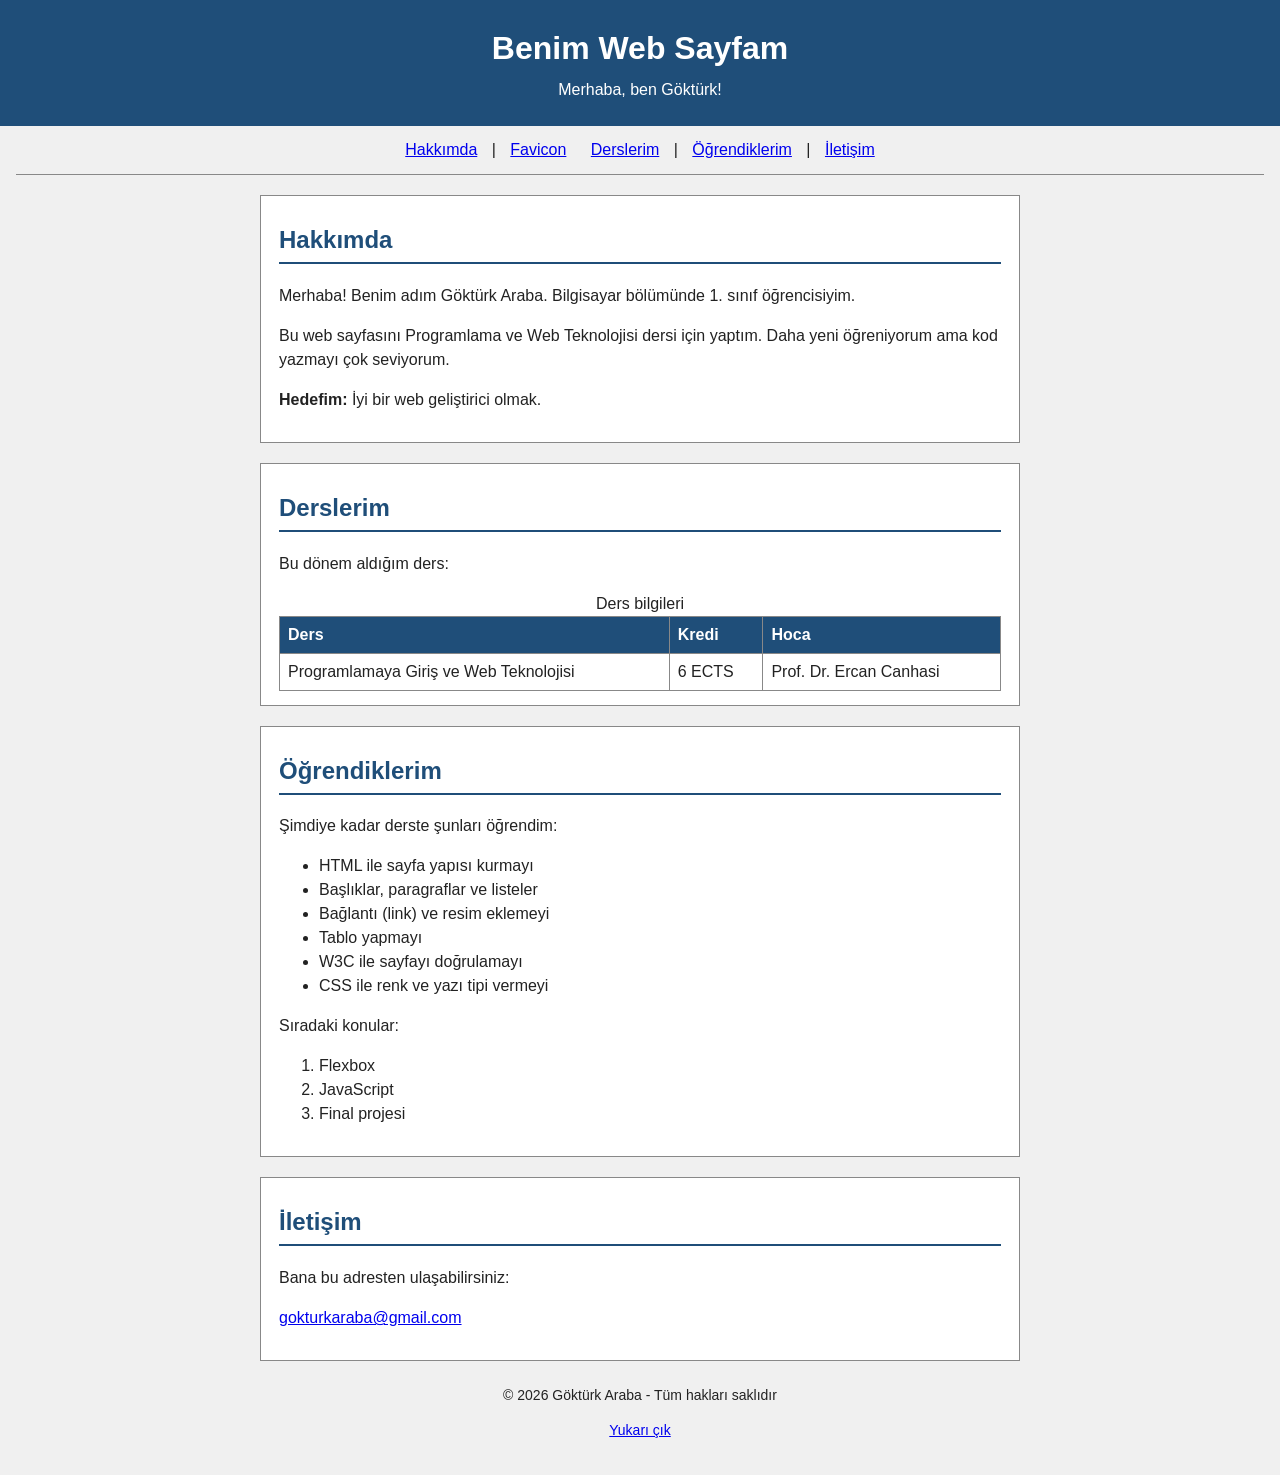
==== index.html @ 99c91e93 "index.html" ====
<!doctype html><html><head><meta charset=utf8><meta name=viewport content="width=device-width,initial-scale=1,viewport-fit=cover"><style>:root{color-scheme:light;box-sizing:border-box;padding-top:env(safe-area-inset-top,0px);padding-bottom:env(safe-area-inset-bottom,0px)}html{scroll-padding-top:env(safe-area-inset-top,0px)}body{margin:0;padding:0;font:14px -apple-system,BlinkMacSystemFont,sans-serif;background:#fff;color:#000}img{max-width:100%}[hidden]:not([hidden=until-found i]){display:none!important}</style></head><body>
<title>Benim Web Sayfam</title>
<meta name="claude:viewport-fit-sides" content="cover">
<style>
:root{--bg:#f0f0f0;--box:#ffffff;--ink:#222222;--head:#1f4e79;--link:#0000ee;--line:#888888}
@media (prefers-color-scheme:dark){:root:not([data-theme="light"]){--bg:#1d1f23;--box:#2a2d33;--ink:#eeeeee;--head:#8ab8e6;--link:#8ab4ff;--line:#777777;color-scheme:dark}}
:root[data-theme="dark"]{--bg:#1d1f23;--box:#2a2d33;--ink:#eeeeee;--head:#8ab8e6;--link:#8ab4ff;--line:#777777;color-scheme:dark}
body{background:var(--bg);color:var(--ink);font-family:Arial,Helvetica,sans-serif;font-size:16px;line-height:1.5;margin:0;padding-left:max(16px,env(safe-area-inset-left,0px));padding-right:max(16px,env(safe-area-inset-right,0px));padding-bottom:20px}
a{color:var(--link)}
header{background:var(--head);color:#ffffff;text-align:center;padding:24px 10px;margin:0 calc(-1*max(16px,env(safe-area-inset-left,0px)))}
header h1{margin:0;font-size:32px}
header p{margin:6px 0 0}
nav{text-align:center;padding:12px 0;border-bottom:1px solid var(--line)}
nav a{margin:0 10px}
main{max-width:760px;margin:0 auto}
section{background:var(--box);border:1px solid var(--line);padding:6px 18px 14px;margin-top:20px}
h2{color:var(--head);border-bottom:2px solid var(--head);padding-bottom:4px}
table{border-collapse:collapse;width:100%}
th,td{border:1px solid var(--line);padding:6px 8px;text-align:left}
th{background:var(--head);color:#ffffff}
.tw{overflow-x:auto}
img{display:block;margin:10px auto;border:1px solid var(--line)}
footer{text-align:center;margin-top:24px;font-size:14px}
*{cursor:url("[data-uri]") 0 0,auto}
</style>

<header id="top">
 <h1>Benim Web Sayfam</h1>
 <p>Merhaba, ben Göktürk!</p>
</header>

<nav>
 <a href="#hakkimda">Hakkımda</a> |
<a href="favicon.jpg" target="_blank" rel="noopener noreferrer">Favicon</a> <a href="#derslerim">Derslerim</a> |
 <a href="#ogrendiklerim">Öğrendiklerim</a> |
 <a href="#iletisim">İletişim</a>
</nav>

<main>
 <section id="hakkimda">
  <h2>Hakkımda</h2>
  <p>Merhaba! Benim adım Göktürk Araba. Bilgisayar bölümünde 1. sınıf öğrencisiyim.</p>
  <p>Bu web sayfasını Programlama ve Web Teknolojisi dersi için yaptım. Daha yeni öğreniyorum ama kod yazmayı çok seviyorum.</p>
  <p><b>Hedefim:</b> İyi bir web geliştirici olmak.</p>
 </section>

 <section id="derslerim">
  <h2>Derslerim</h2>
  <p>Bu dönem aldığım ders:</p>
  <div class="tw">
  <table>
   <caption>Ders bilgileri</caption>
   <tr><th>Ders</th><th>Kredi</th><th>Hoca</th></tr>
   <tr><td>Programlamaya Giriş ve Web Teknolojisi</td><td>6 ECTS</td><td>Prof. Dr. Ercan Canhasi</td></tr>
  </table>
  </div>
 </section>

 <section id="ogrendiklerim">
  <h2>Öğrendiklerim</h2>
  <p>Şimdiye kadar derste şunları öğrendim:</p>
  <ul>
   <li>HTML ile sayfa yapısı kurmayı</li>
   <li>Başlıklar, paragraflar ve listeler</li>
   <li>Bağlantı (link) ve resim eklemeyi</li>
   <li>Tablo yapmayı</li>
   <li>W3C ile sayfayı doğrulamayı</li>
   <li>CSS ile renk ve yazı tipi vermeyi</li>
  </ul>
  <p>Sıradaki konular:</p>
  <ol>
   <li>Flexbox</li>
   <li>JavaScript</li>
   <li>Final projesi</li>
  </ol>
 </section>

 <section id="iletisim">
  <h2>İletişim</h2>
  <p>Bana bu adresten ulaşabilirsiniz:</p>
  <p><a href="mailto:gokturkaraba@gmail.com">gokturkaraba@gmail.com</a></p>
 </section>
</main>

<footer>
 <p>© 2026 Göktürk Araba - Tüm hakları saklıdır</p>
 <p><a href="#top">Yukarı çık</a></p>
</footer>

</body></html>
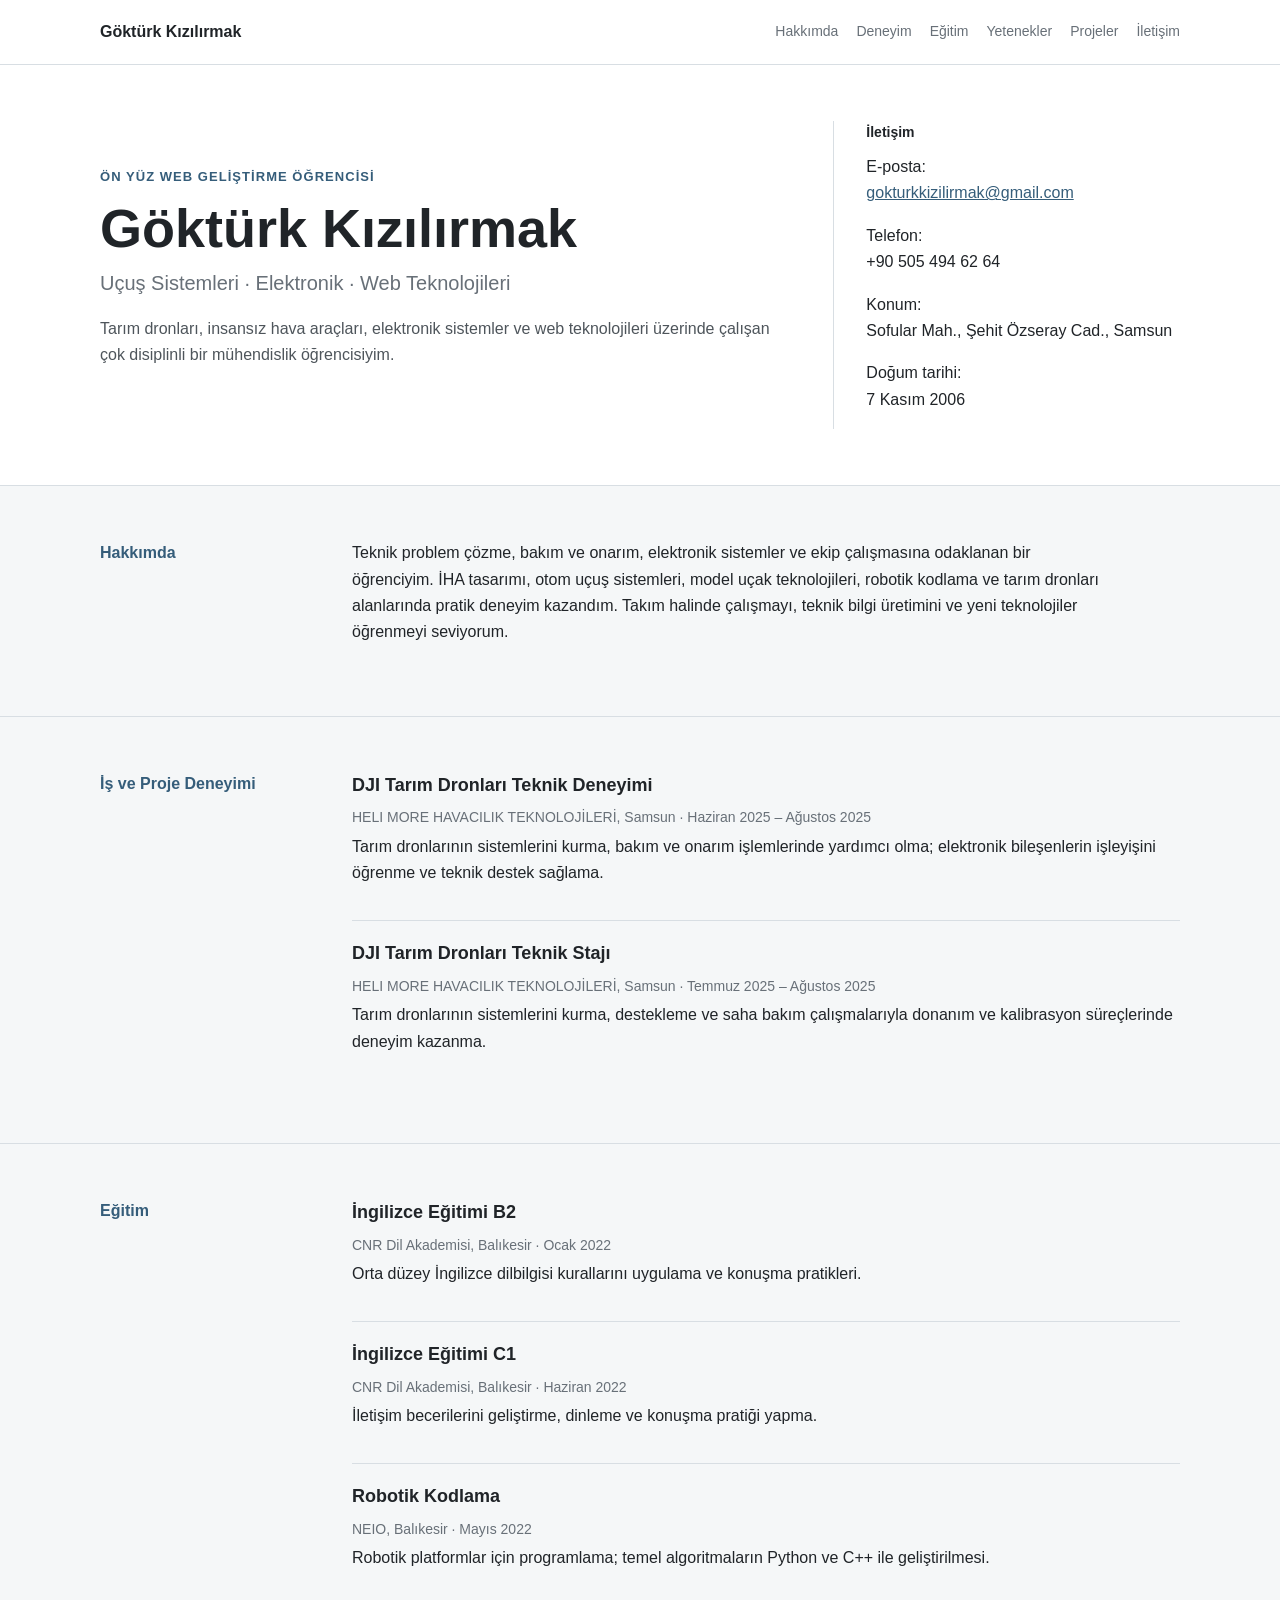
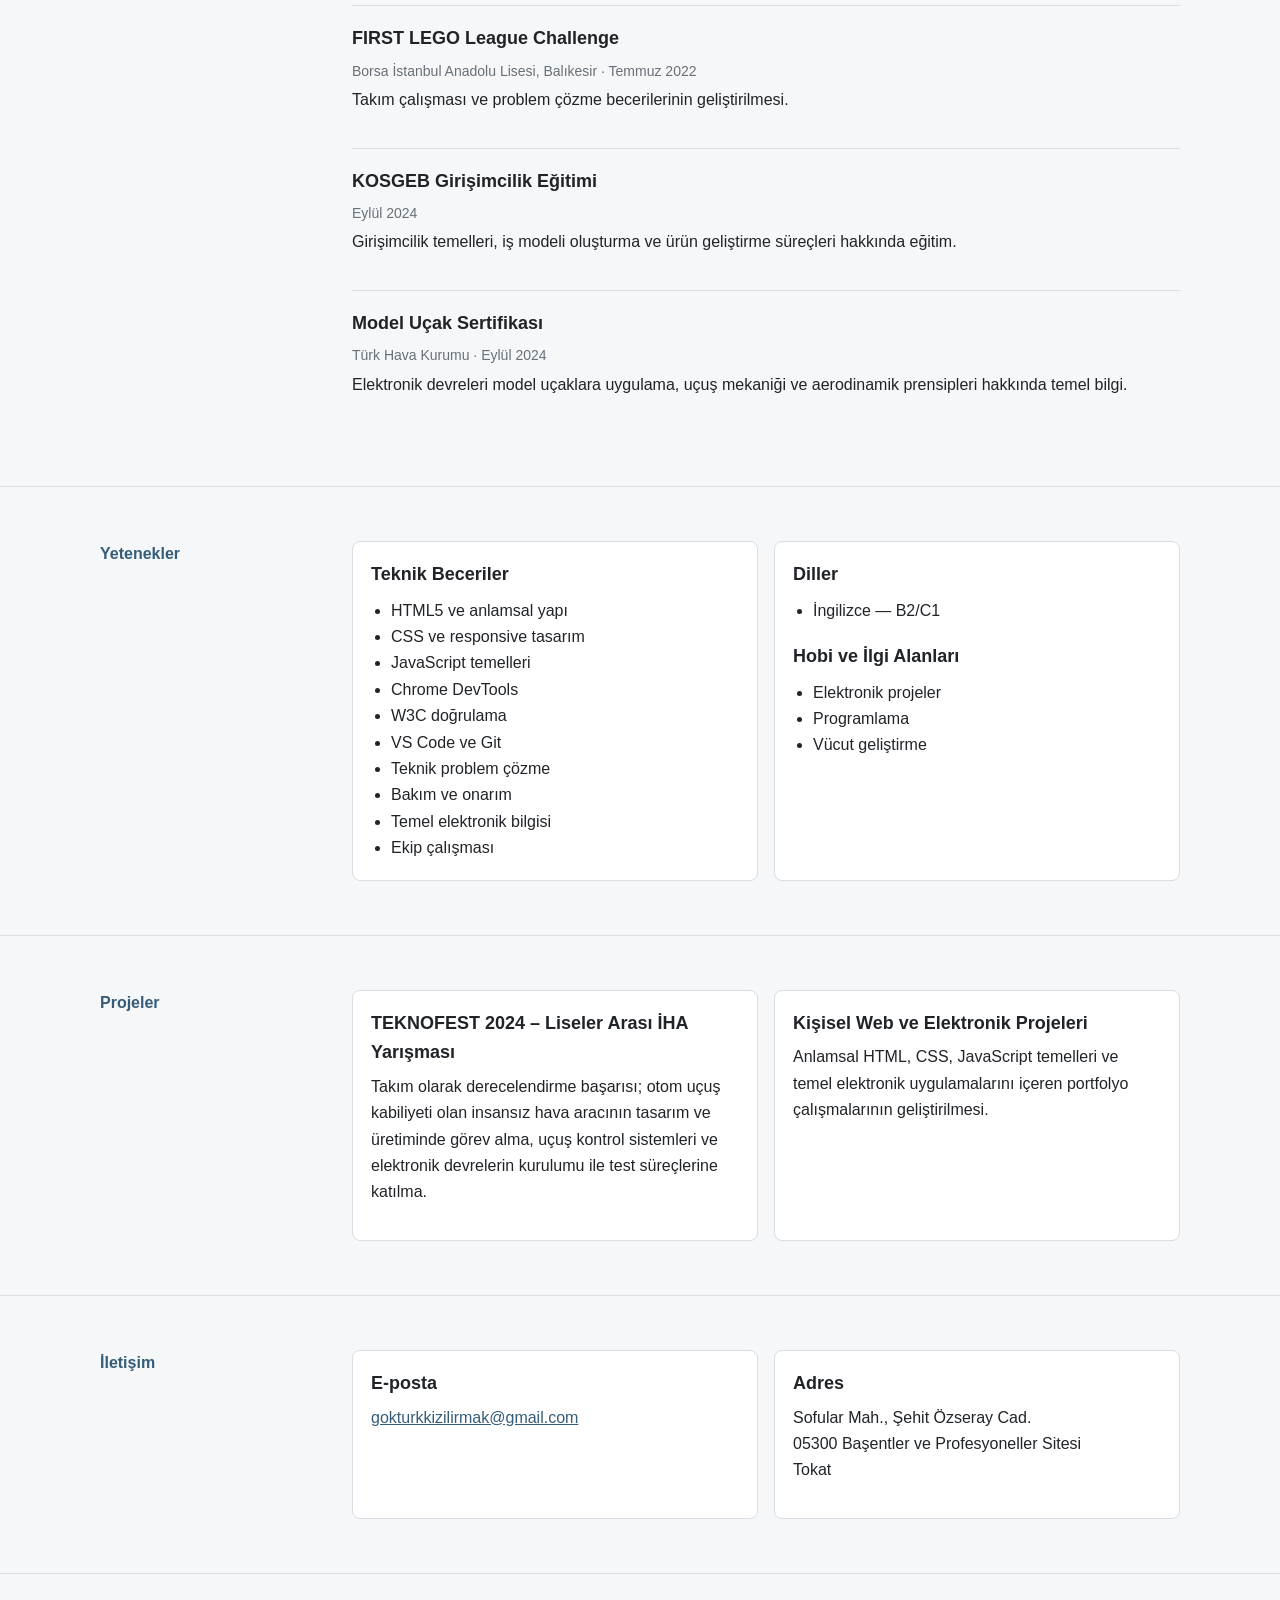
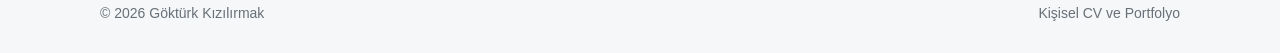
==== commit 50ff3509: "Update web projects and portal Co-authored-by: Copilot <223556219+Copilot@users.noreply.github.com>" ====
--- a/index.html
+++ b/index.html
@@ -1,90 +1,285 @@
-<!doctype html><html><head><meta charset=utf8><meta name=viewport content="width=device-width,initial-scale=1,viewport-fit=cover"><style>:root{color-scheme:light;box-sizing:border-box;padding-top:env(safe-area-inset-top,0px);padding-bottom:env(safe-area-inset-bottom,0px)}html{scroll-padding-top:env(safe-area-inset-top,0px)}body{margin:0;padding:0;font:14px -apple-system,BlinkMacSystemFont,sans-serif;background:#fff;color:#000}img{max-width:100%}[hidden]:not([hidden=until-found i]){display:none!important}</style></head><body>
-<title>Benim Web Sayfam</title>
-<meta name="claude:viewport-fit-sides" content="cover">
-<style>
-:root{--bg:#f0f0f0;--box:#ffffff;--ink:#222222;--head:#1f4e79;--link:#0000ee;--line:#888888}
-@media (prefers-color-scheme:dark){:root:not([data-theme="light"]){--bg:#1d1f23;--box:#2a2d33;--ink:#eeeeee;--head:#8ab8e6;--link:#8ab4ff;--line:#777777;color-scheme:dark}}
-:root[data-theme="dark"]{--bg:#1d1f23;--box:#2a2d33;--ink:#eeeeee;--head:#8ab8e6;--link:#8ab4ff;--line:#777777;color-scheme:dark}
-body{background:var(--bg);color:var(--ink);font-family:Arial,Helvetica,sans-serif;font-size:16px;line-height:1.5;margin:0;padding-left:max(16px,env(safe-area-inset-left,0px));padding-right:max(16px,env(safe-area-inset-right,0px));padding-bottom:20px}
-a{color:var(--link)}
-header{background:var(--head);color:#ffffff;text-align:center;padding:24px 10px;margin:0 calc(-1*max(16px,env(safe-area-inset-left,0px)))}
-header h1{margin:0;font-size:32px}
-header p{margin:6px 0 0}
-nav{text-align:center;padding:12px 0;border-bottom:1px solid var(--line)}
-nav a{margin:0 10px}
-main{max-width:760px;margin:0 auto}
-section{background:var(--box);border:1px solid var(--line);padding:6px 18px 14px;margin-top:20px}
-h2{color:var(--head);border-bottom:2px solid var(--head);padding-bottom:4px}
-table{border-collapse:collapse;width:100%}
-th,td{border:1px solid var(--line);padding:6px 8px;text-align:left}
-th{background:var(--head);color:#ffffff}
-.tw{overflow-x:auto}
-img{display:block;margin:10px auto;border:1px solid var(--line)}
-footer{text-align:center;margin-top:24px;font-size:14px}
-*{cursor:url("[data-uri]") 0 0,auto}
-</style>
-
-<header id="top">
- <h1>Benim Web Sayfam</h1>
- <p>Merhaba, ben Göktürk!</p>
-</header>
-
-<nav>
- <a href="#hakkimda">Hakkımda</a> |
-<a href="favicon.jpg" target="_blank" rel="noopener noreferrer">Favicon</a> <a href="#derslerim">Derslerim</a> |
- <a href="#ogrendiklerim">Öğrendiklerim</a> |
- <a href="#iletisim">İletişim</a>
-</nav>
-
-<main>
- <section id="hakkimda">
-  <h2>Hakkımda</h2>
-  <p>Merhaba! Benim adım Göktürk Araba. Bilgisayar bölümünde 1. sınıf öğrencisiyim.</p>
-  <p>Bu web sayfasını Programlama ve Web Teknolojisi dersi için yaptım. Daha yeni öğreniyorum ama kod yazmayı çok seviyorum.</p>
-  <p><b>Hedefim:</b> İyi bir web geliştirici olmak.</p>
- </section>
-
- <section id="derslerim">
-  <h2>Derslerim</h2>
-  <p>Bu dönem aldığım ders:</p>
-  <div class="tw">
-  <table>
-   <caption>Ders bilgileri</caption>
-   <tr><th>Ders</th><th>Kredi</th><th>Hoca</th></tr>
-   <tr><td>Programlamaya Giriş ve Web Teknolojisi</td><td>6 ECTS</td><td>Prof. Dr. Ercan Canhasi</td></tr>
-  </table>
+<!doctype html>
+<html lang="tr">
+<head>
+ <meta charset="utf-8">
+ <meta name="viewport" content="width=device-width,initial-scale=1">
+ <meta name="description" content="Göktürk Kızılırmak kişisel CV ve portfolyo sayfası">
+ <title>Göktürk Kızılırmak | CV</title>
+ <style>
+ :root{
+  --bg:#f5f7f8;
+  --surface:#ffffff;
+  --text:#202428;
+  --muted:#687078;
+  --line:#d8dee3;
+  --accent:#355d7a;
+ }
+ *{box-sizing:border-box}
+ html{scroll-behavior:smooth;scroll-padding-top:84px}
+ body{
+  margin:0;
+  color:var(--text);
+  background:var(--bg);
+  font-family:Arial,Helvetica,sans-serif;
+  font-size:16px;
+  line-height:1.65;
+ }
+ a{color:var(--accent)}
+ a:focus-visible,button:focus-visible{outline:3px solid #7fa1bd;outline-offset:3px}
+ h1,h2,h3,p{margin-top:0}
+ h1{font-size:clamp(32px,6vw,54px);line-height:1.1;margin-bottom:8px}
+ h2{font-size:26px;margin-bottom:18px;color:var(--text)}
+ h3{font-size:18px;margin-bottom:6px}
+ ul{margin:8px 0 0;padding-left:20px}
+ .wrap{width:min(1080px,calc(100% - 32px));margin:auto}
+ .topbar{
+  position:sticky;
+  top:0;
+  z-index:10;
+  background:#ffffff;
+  border-bottom:1px solid var(--line);
+ }
+ .nav{
+  min-height:64px;
+  display:flex;
+  align-items:center;
+  justify-content:space-between;
+  gap:20px;
+ }
+ .brand{color:var(--text);text-decoration:none;font-weight:700}
+ .links{display:flex;gap:18px;flex-wrap:wrap}
+ .links a{text-decoration:none;color:var(--muted);font-size:14px}
+ .links a:hover{text-decoration:underline;color:var(--accent)}
+ header.hero{
+  background:#ffffff;
+  border-bottom:1px solid var(--line);
+ }
+ .hero .wrap{
+  min-height:280px;
+  display:grid;
+  grid-template-columns:2fr 1fr;
+  align-items:center;
+  gap:40px;
+  padding-block:56px;
+ }
+ .eyebrow{color:var(--accent);font-weight:700;text-transform:uppercase;letter-spacing:.08em;font-size:13px;margin-bottom:12px}
+ .role{font-size:20px;color:var(--muted);margin-bottom:16px}
+ .summary{max-width:680px;color:#4e555b}
+ .profile-box{
+  border-left:1px solid var(--line);
+  padding-left:32px;
+ }
+ .profile-box strong{display:block;font-size:14px;margin-bottom:10px}
+ section{padding-block:54px;border-bottom:1px solid var(--line)}
+ .section-grid{
+  display:grid;
+  grid-template-columns:220px 1fr;
+  gap:32px;
+ }
+ .section-label{color:var(--accent);font-weight:700}
+ .bio-text{max-width:760px}
+ .item{padding:18px 0;border-bottom:1px solid var(--line)}
+ .item:first-child{padding-top:0}
+ .item:last-child{border-bottom:0}
+ .item-meta{color:var(--muted);font-size:14px;margin-bottom:4px}
+ .skill-grid,.project-grid,.info-grid{
+  display:grid;
+  grid-template-columns:repeat(2,minmax(0,1fr));
+  gap:16px;
+ }
+ .box{
+  background:var(--surface);
+  border:1px solid var(--line);
+  border-radius:8px;
+  padding:18px;
+ }
+ footer{padding-block:28px;color:var(--muted);font-size:14px}
+ footer .wrap{display:flex;justify-content:space-between;gap:16px;flex-wrap:wrap}
+ @media(max-width:760px){
+  .nav{align-items:flex-start;padding-block:12px}
+  .links{display:none}
+  .hero .wrap{grid-template-columns:1fr;padding-block:40px}
+  .profile-box{border-left:0;border-top:1px solid var(--line);padding-left:0;padding-top:20px}
+  .section-grid{grid-template-columns:1fr;gap:14px}
+  .skill-grid,.project-grid,.info-grid{grid-template-columns:1fr}
+ }
+ </style>
+</head>
+<body>
+
+ <nav class="topbar" aria-label="Ana menü">
+  <div class="nav wrap">
+   <a class="brand" href="#top">Göktürk Kızılırmak</a>
+   <div class="links">
+    <a href="#about">Hakkımda</a>
+    <a href="#experience">Deneyim</a>
+    <a href="#education">Eğitim</a>
+    <a href="#skills">Yetenekler</a>
+    <a href="#projects">Projeler</a>
+    <a href="#contact">İletişim</a>
+   </div>
   </div>
- </section>
-
- <section id="ogrendiklerim">
-  <h2>Öğrendiklerim</h2>
-  <p>Şimdiye kadar derste şunları öğrendim:</p>
-  <ul>
-   <li>HTML ile sayfa yapısı kurmayı</li>
-   <li>Başlıklar, paragraflar ve listeler</li>
-   <li>Bağlantı (link) ve resim eklemeyi</li>
-   <li>Tablo yapmayı</li>
-   <li>W3C ile sayfayı doğrulamayı</li>
-   <li>CSS ile renk ve yazı tipi vermeyi</li>
-  </ul>
-  <p>Sıradaki konular:</p>
-  <ol>
-   <li>Flexbox</li>
-   <li>JavaScript</li>
-   <li>Final projesi</li>
-  </ol>
- </section>
-
- <section id="iletisim">
-  <h2>İletişim</h2>
-  <p>Bana bu adresten ulaşabilirsiniz:</p>
-  <p><a href="mailto:gokturkaraba@gmail.com">gokturkaraba@gmail.com</a></p>
- </section>
-</main>
-
-<footer>
- <p>© 2026 Göktürk Araba - Tüm hakları saklıdır</p>
- <p><a href="#top">Yukarı çık</a></p>
-</footer>
-
-</body></html>+ </nav>
+
+ <main id="top">
+  <header class="hero">
+   <div class="wrap">
+    <div>
+     <p class="eyebrow">Ön Yüz Web Geliştirme Öğrencisi</p>
+     <h1>Göktürk Kızılırmak</h1>
+     <p class="role">Uçuş Sistemleri · Elektronik · Web Teknolojileri</p>
+     <p class="summary">
+      Tarım dronları, insansız hava araçları, elektronik sistemler ve web teknolojileri üzerinde çalışan çok disiplinli bir mühendislik öğrencisiyim.
+     </p>
+    </div>
+    <aside class="profile-box" aria-label="Kişisel bilgiler">
+     <strong>İletişim</strong>
+     <p>E-posta:<br><a href="mailto:gokturkkizilirmak@gmail.com">gokturkkizilirmak@gmail.com</a></p>
+     <p>Telefon:<br>+90 505 494 62 64</p>
+     <p>Konum:<br>Sofular Mah., Şehit Özseray Cad., Samsun</p>
+     <p>Doğum tarihi:<br>7 Kasım 2006</p>
+    </aside>
+   </div>
+  </header>
+
+  <section id="about">
+   <div class="section-grid wrap">
+    <div class="section-label">Hakkımda</div>
+    <div class="bio-text">
+     <p>Teknik problem çözme, bakım ve onarım, elektronik sistemler ve ekip çalışmasına odaklanan bir öğrenciyim. İHA tasarımı, otom uçuş sistemleri, model uçak teknolojileri, robotik kodlama ve tarım dronları alanlarında pratik deneyim kazandım. Takım halinde çalışmayı, teknik bilgi üretimini ve yeni teknolojiler öğrenmeyi seviyorum.</p>
+    </div>
+   </div>
+  </section>
+
+  <section id="experience">
+   <div class="section-grid wrap">
+    <div class="section-label">İş ve Proje Deneyimi</div>
+    <div>
+     <article class="item">
+      <h3>DJI Tarım Dronları Teknik Deneyimi</h3>
+      <p class="item-meta">HELI MORE HAVACILIK TEKNOLOJİLERİ, Samsun · Haziran 2025 – Ağustos 2025</p>
+      <p>Tarım dronlarının sistemlerini kurma, bakım ve onarım işlemlerinde yardımcı olma; elektronik bileşenlerin işleyişini öğrenme ve teknik destek sağlama.</p>
+     </article>
+     <article class="item">
+      <h3>DJI Tarım Dronları Teknik Stajı</h3>
+      <p class="item-meta">HELI MORE HAVACILIK TEKNOLOJİLERİ, Samsun · Temmuz 2025 – Ağustos 2025</p>
+      <p>Tarım dronlarının sistemlerini kurma, destekleme ve saha bakım çalışmalarıyla donanım ve kalibrasyon süreçlerinde deneyim kazanma.</p>
+     </article>
+    </div>
+   </div>
+  </section>
+
+  <section id="education">
+   <div class="section-grid wrap">
+    <div class="section-label">Eğitim</div>
+    <div>
+     <article class="item">
+      <h3>İngilizce Eğitimi B2</h3>
+      <p class="item-meta">CNR Dil Akademisi, Balıkesir · Ocak 2022</p>
+      <p>Orta düzey İngilizce dilbilgisi kurallarını uygulama ve konuşma pratikleri.</p>
+     </article>
+     <article class="item">
+      <h3>İngilizce Eğitimi C1</h3>
+      <p class="item-meta">CNR Dil Akademisi, Balıkesir · Haziran 2022</p>
+      <p>İletişim becerilerini geliştirme, dinleme ve konuşma pratiği yapma.</p>
+     </article>
+     <article class="item">
+      <h3>Robotik Kodlama</h3>
+      <p class="item-meta">NEIO, Balıkesir · Mayıs 2022</p>
+      <p>Robotik platformlar için programlama; temel algoritmaların Python ve C++ ile geliştirilmesi.</p>
+     </article>
+     <article class="item">
+      <h3>FIRST LEGO League Challenge</h3>
+      <p class="item-meta">Borsa İstanbul Anadolu Lisesi, Balıkesir · Temmuz 2022</p>
+      <p>Takım çalışması ve problem çözme becerilerinin geliştirilmesi.</p>
+     </article>
+     <article class="item">
+      <h3>KOSGEB Girişimcilik Eğitimi</h3>
+      <p class="item-meta">Eylül 2024</p>
+      <p>Girişimcilik temelleri, iş modeli oluşturma ve ürün geliştirme süreçleri hakkında eğitim.</p>
+     </article>
+     <article class="item">
+      <h3>Model Uçak Sertifikası</h3>
+      <p class="item-meta">Türk Hava Kurumu · Eylül 2024</p>
+      <p>Elektronik devreleri model uçaklara uygulama, uçuş mekaniği ve aerodinamik prensipleri hakkında temel bilgi.</p>
+     </article>
+    </div>
+   </div>
+  </section>
+
+  <section id="skills">
+   <div class="section-grid wrap">
+    <div class="section-label">Yetenekler</div>
+    <div class="skill-grid">
+     <article class="box">
+      <h3>Teknik Beceriler</h3>
+      <ul>
+       <li>HTML5 ve anlamsal yapı</li>
+       <li>CSS ve responsive tasarım</li>
+       <li>JavaScript temelleri</li>
+       <li>Chrome DevTools</li>
+       <li>W3C doğrulama</li>
+       <li>VS Code ve Git</li>
+       <li>Teknik problem çözme</li>
+       <li>Bakım ve onarım</li>
+       <li>Temel elektronik bilgisi</li>
+       <li>Ekip çalışması</li>
+      </ul>
+     </article>
+     <article class="box">
+      <h3>Diller</h3>
+      <ul>
+       <li>İngilizce — B2/C1</li>
+      </ul>
+      <h3 style="margin-top:18px">Hobi ve İlgi Alanları</h3>
+      <ul>
+       <li>Elektronik projeler</li>
+       <li>Programlama</li>
+       <li>Vücut geliştirme</li>
+      </ul>
+     </article>
+    </div>
+   </div>
+  </section>
+
+  <section id="projects">
+   <div class="section-grid wrap">
+    <div class="section-label">Projeler</div>
+    <div class="project-grid">
+     <article class="box">
+      <h3>TEKNOFEST 2024 – Liseler Arası İHA Yarışması</h3>
+      <p>Takım olarak derecelendirme başarısı; otom uçuş kabiliyeti olan insansız hava aracının tasarım ve üretiminde görev alma, uçuş kontrol sistemleri ve elektronik devrelerin kurulumu ile test süreçlerine katılma.</p>
+     </article>
+     <article class="box">
+      <h3>Kişisel Web ve Elektronik Projeleri</h3>
+      <p>Anlamsal HTML, CSS, JavaScript temelleri ve temel elektronik uygulamalarını içeren portfolyo çalışmalarının geliştirilmesi.</p>
+     </article>
+    </div>
+   </div>
+  </section>
+
+  <section id="contact">
+   <div class="section-grid wrap">
+    <div class="section-label">İletişim</div>
+    <div class="info-grid">
+     <div class="box">
+      <h3>E-posta</h3>
+      <a href="mailto:gokturkkizilirmak@gmail.com">gokturkkizilirmak@gmail.com</a>
+     </div>
+     <div class="box">
+      <h3>Adres</h3>
+      <p>Sofular Mah., Şehit Özseray Cad.<br>05300 Başentler ve Profesyoneller Sitesi<br>Tokat</p>
+     </div>
+    </div>
+   </div>
+  </section>
+ </main>
+
+ <footer>
+  <div class="wrap">
+   <span>© 2026 Göktürk Kızılırmak</span>
+   <span>Kişisel CV ve Portfolyo</span>
+  </div>
+ </footer>
+</body>
+</html>
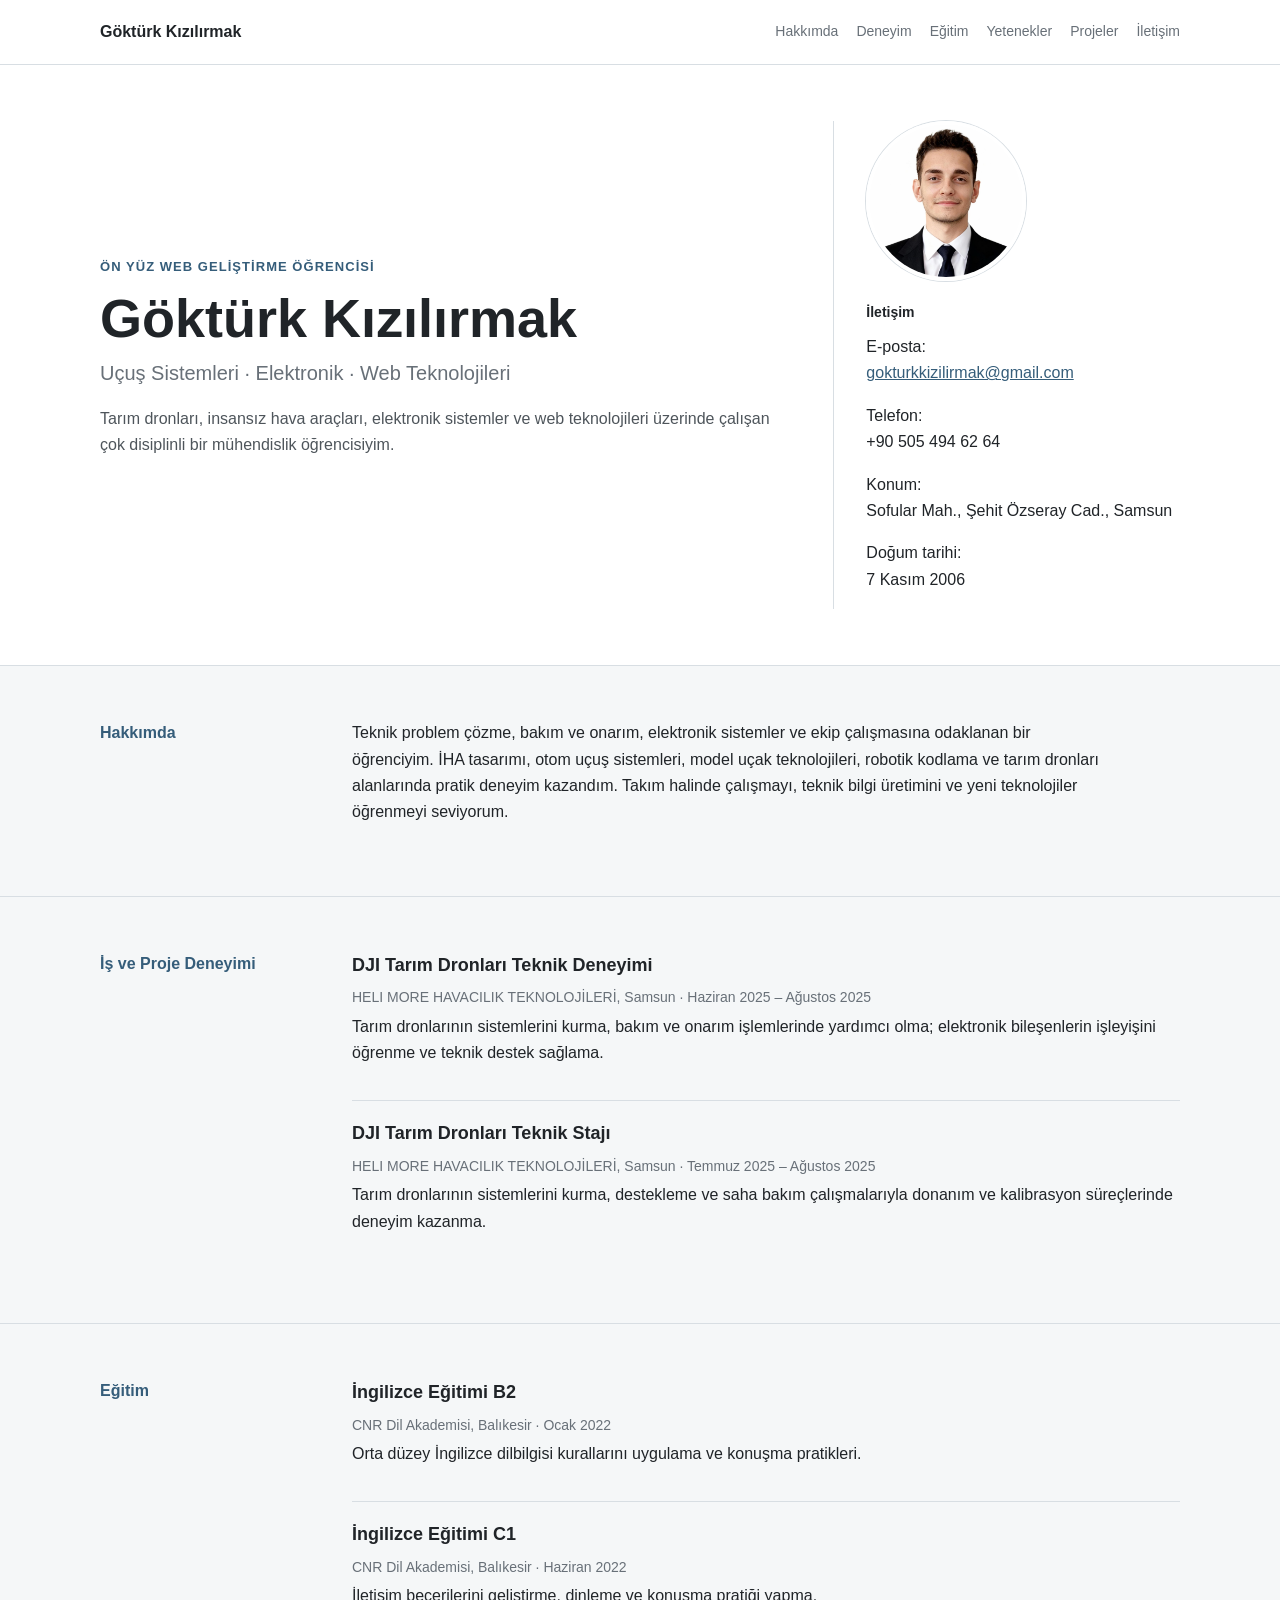
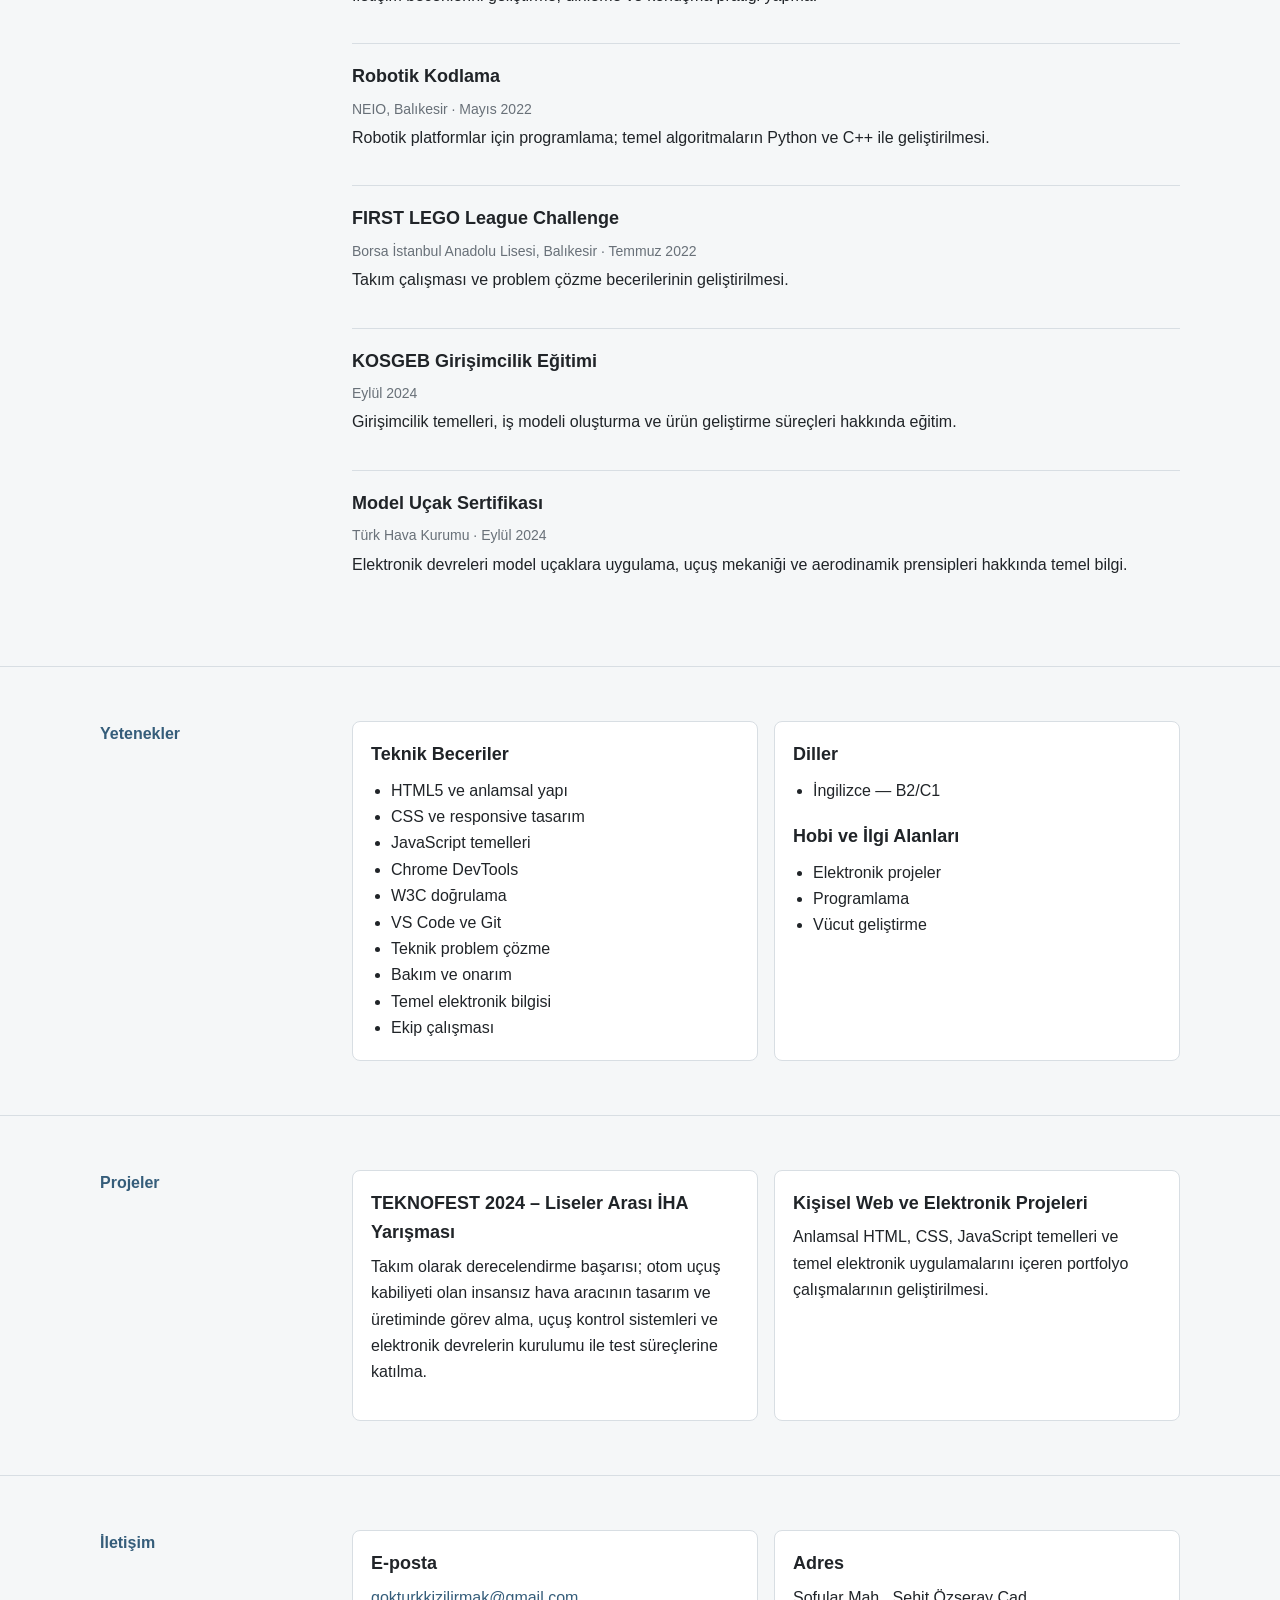
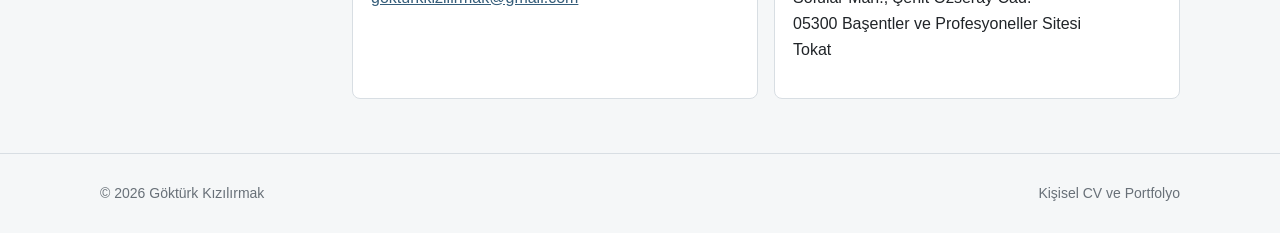
==== commit 9d49324f: "Add profile photo and site icons Co-authored-by: Copilot <223556219+Copilot@users.noreply.github.com" ====
--- a/index.html
+++ b/index.html
@@ -4,6 +4,7 @@
  <meta charset="utf-8">
  <meta name="viewport" content="width=device-width,initial-scale=1">
  <meta name="description" content="Göktürk Kızılırmak kişisel CV ve portfolyo sayfası">
+ <link rel="icon" type="image/jpeg" href="favicon.jpg">
  <title>Göktürk Kızılırmak | CV</title>
  <style>
  :root{
@@ -20,11 +21,13 @@
   margin:0;
   color:var(--text);
   background:var(--bg);
+  cursor:url("cursor.png.png") 0 0,auto;
   font-family:Arial,Helvetica,sans-serif;
   font-size:16px;
   line-height:1.65;
  }
  a{color:var(--accent)}
+ a,button,input,textarea,select{cursor:url("cursor.png.png") 0 0,auto}
  a:focus-visible,button:focus-visible{outline:3px solid #7fa1bd;outline-offset:3px}
  h1,h2,h3,p{margin-top:0}
  h1{font-size:clamp(32px,6vw,54px);line-height:1.1;margin-bottom:8px}
@@ -69,6 +72,17 @@
   border-left:1px solid var(--line);
   padding-left:32px;
  }
+ .profile-photo{
+  width:160px;
+  height:160px;
+  display:block;
+  object-fit:cover;
+  object-position:center;
+  border-radius:50%;
+  border:4px solid var(--surface);
+  box-shadow:0 0 0 1px var(--line);
+  margin-bottom:20px;
+ }
  .profile-box strong{display:block;font-size:14px;margin-bottom:10px}
  section{padding-block:54px;border-bottom:1px solid var(--line)}
  .section-grid{
@@ -133,6 +147,7 @@
      </p>
     </div>
     <aside class="profile-box" aria-label="Kişisel bilgiler">
+     <img class="profile-photo" src="profile%20pp.jpeg" alt="Göktürk Kızılırmak profil fotoğrafı">
      <strong>İletişim</strong>
      <p>E-posta:<br><a href="mailto:gokturkkizilirmak@gmail.com">gokturkkizilirmak@gmail.com</a></p>
      <p>Telefon:<br>+90 505 494 62 64</p>
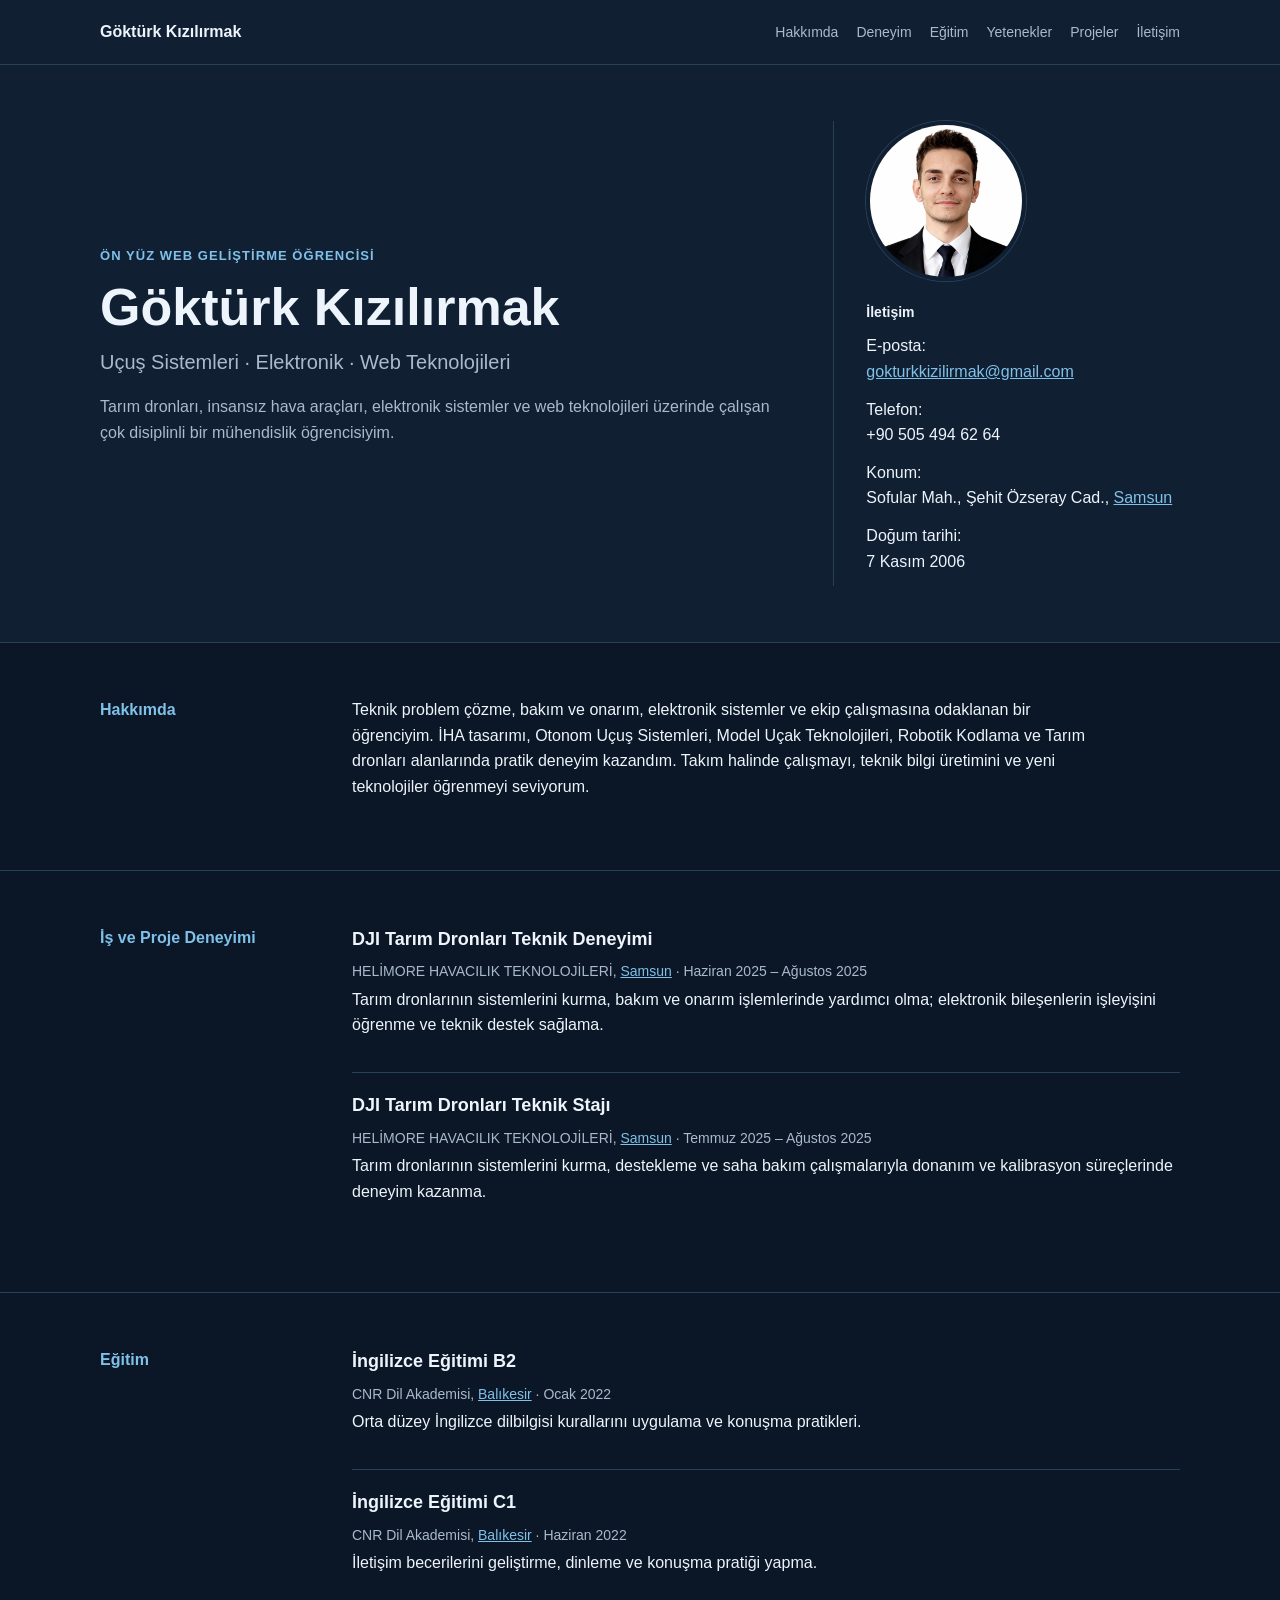
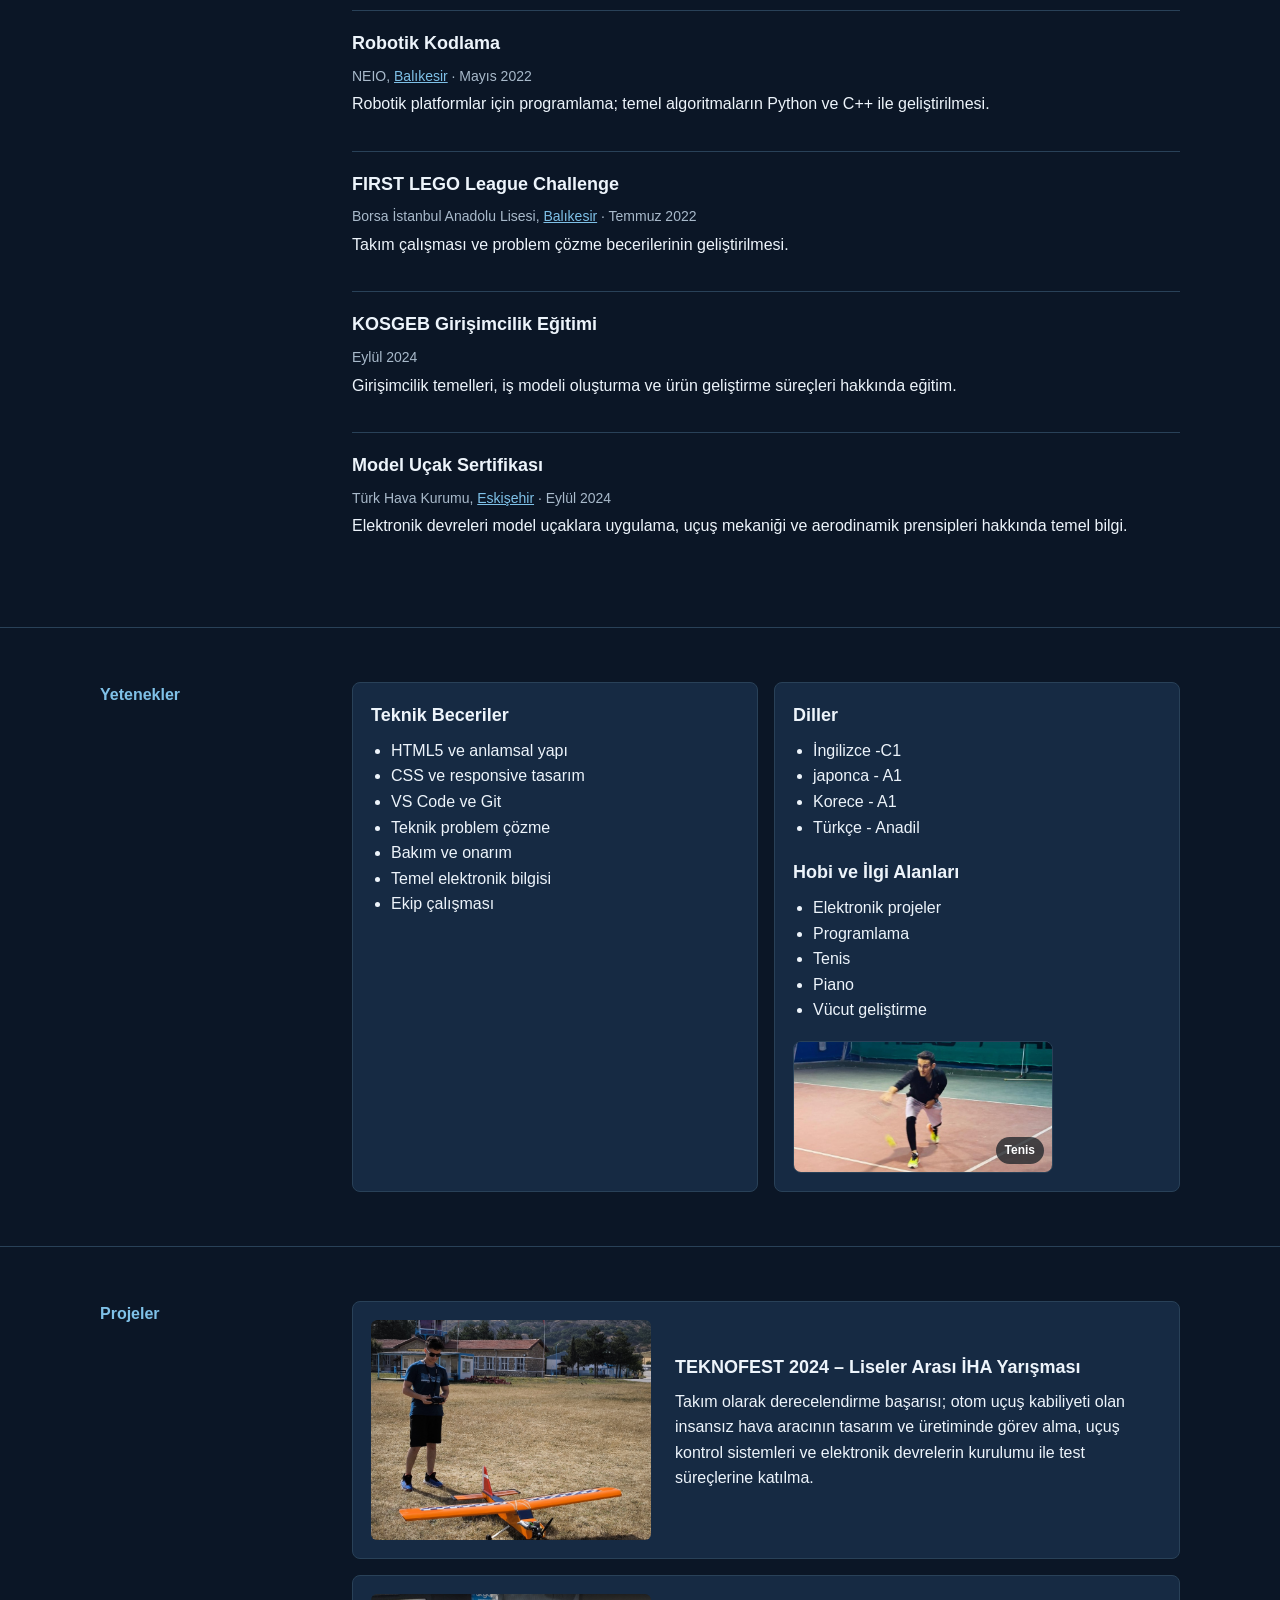
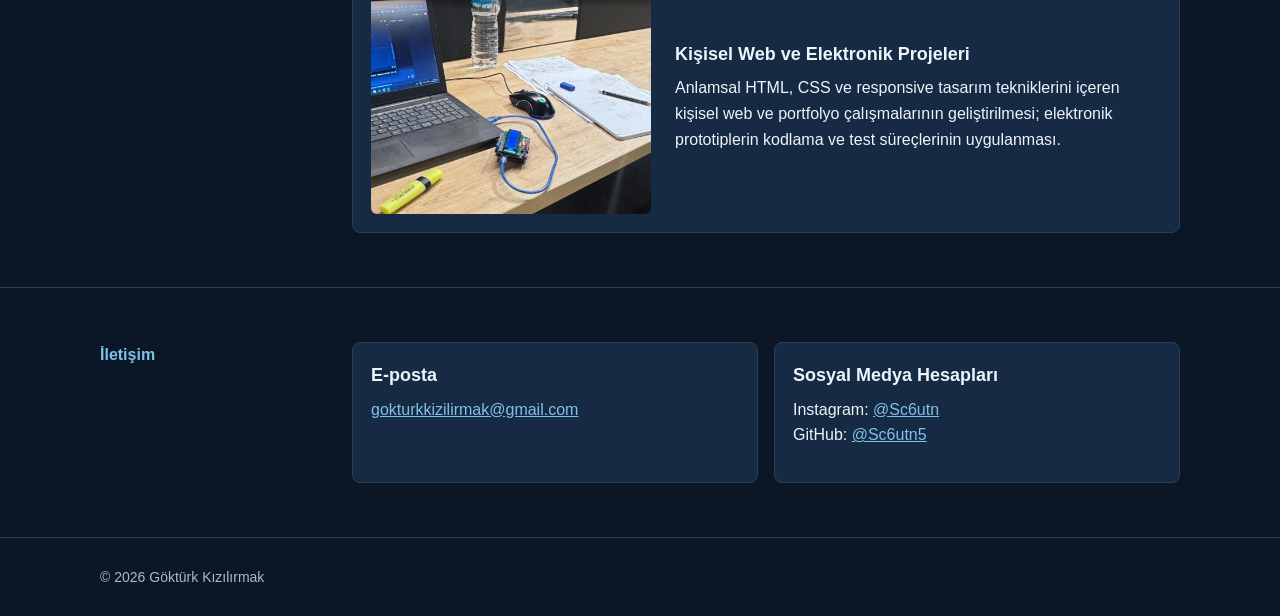
==== commit 000363b9: "Update portfolio content and dark theme Co-authored-by: Copilot <223556219+Copilot@users.noreply.git" ====
--- a/index.html
+++ b/index.html
@@ -4,143 +4,32 @@
  <meta charset="utf-8">
  <meta name="viewport" content="width=device-width,initial-scale=1">
  <meta name="description" content="Göktürk Kızılırmak kişisel CV ve portfolyo sayfası">
- <link rel="icon" type="image/jpeg" href="favicon.jpg">
+ <link rel="icon" type="image/jpeg" href="favicon.png">
+ <link rel="stylesheet" href="css/style.css">
  <title>Göktürk Kızılırmak | CV</title>
- <style>
- :root{
-  --bg:#f5f7f8;
-  --surface:#ffffff;
-  --text:#202428;
-  --muted:#687078;
-  --line:#d8dee3;
-  --accent:#355d7a;
- }
- *{box-sizing:border-box}
- html{scroll-behavior:smooth;scroll-padding-top:84px}
- body{
-  margin:0;
-  color:var(--text);
-  background:var(--bg);
-  cursor:url("cursor.png.png") 0 0,auto;
-  font-family:Arial,Helvetica,sans-serif;
-  font-size:16px;
-  line-height:1.65;
- }
- a{color:var(--accent)}
- a,button,input,textarea,select{cursor:url("cursor.png.png") 0 0,auto}
- a:focus-visible,button:focus-visible{outline:3px solid #7fa1bd;outline-offset:3px}
- h1,h2,h3,p{margin-top:0}
- h1{font-size:clamp(32px,6vw,54px);line-height:1.1;margin-bottom:8px}
- h2{font-size:26px;margin-bottom:18px;color:var(--text)}
- h3{font-size:18px;margin-bottom:6px}
- ul{margin:8px 0 0;padding-left:20px}
- .wrap{width:min(1080px,calc(100% - 32px));margin:auto}
- .topbar{
-  position:sticky;
-  top:0;
-  z-index:10;
-  background:#ffffff;
-  border-bottom:1px solid var(--line);
- }
- .nav{
-  min-height:64px;
-  display:flex;
-  align-items:center;
-  justify-content:space-between;
-  gap:20px;
- }
- .brand{color:var(--text);text-decoration:none;font-weight:700}
- .links{display:flex;gap:18px;flex-wrap:wrap}
- .links a{text-decoration:none;color:var(--muted);font-size:14px}
- .links a:hover{text-decoration:underline;color:var(--accent)}
- header.hero{
-  background:#ffffff;
-  border-bottom:1px solid var(--line);
- }
- .hero .wrap{
-  min-height:280px;
-  display:grid;
-  grid-template-columns:2fr 1fr;
-  align-items:center;
-  gap:40px;
-  padding-block:56px;
- }
- .eyebrow{color:var(--accent);font-weight:700;text-transform:uppercase;letter-spacing:.08em;font-size:13px;margin-bottom:12px}
- .role{font-size:20px;color:var(--muted);margin-bottom:16px}
- .summary{max-width:680px;color:#4e555b}
- .profile-box{
-  border-left:1px solid var(--line);
-  padding-left:32px;
- }
- .profile-photo{
-  width:160px;
-  height:160px;
-  display:block;
-  object-fit:cover;
-  object-position:center;
-  border-radius:50%;
-  border:4px solid var(--surface);
-  box-shadow:0 0 0 1px var(--line);
-  margin-bottom:20px;
- }
- .profile-box strong{display:block;font-size:14px;margin-bottom:10px}
- section{padding-block:54px;border-bottom:1px solid var(--line)}
- .section-grid{
-  display:grid;
-  grid-template-columns:220px 1fr;
-  gap:32px;
- }
- .section-label{color:var(--accent);font-weight:700}
- .bio-text{max-width:760px}
- .item{padding:18px 0;border-bottom:1px solid var(--line)}
- .item:first-child{padding-top:0}
- .item:last-child{border-bottom:0}
- .item-meta{color:var(--muted);font-size:14px;margin-bottom:4px}
- .skill-grid,.project-grid,.info-grid{
-  display:grid;
-  grid-template-columns:repeat(2,minmax(0,1fr));
-  gap:16px;
- }
- .box{
-  background:var(--surface);
-  border:1px solid var(--line);
-  border-radius:8px;
-  padding:18px;
- }
- footer{padding-block:28px;color:var(--muted);font-size:14px}
- footer .wrap{display:flex;justify-content:space-between;gap:16px;flex-wrap:wrap}
- @media(max-width:760px){
-  .nav{align-items:flex-start;padding-block:12px}
-  .links{display:none}
-  .hero .wrap{grid-template-columns:1fr;padding-block:40px}
-  .profile-box{border-left:0;border-top:1px solid var(--line);padding-left:0;padding-top:20px}
-  .section-grid{grid-template-columns:1fr;gap:14px}
-  .skill-grid,.project-grid,.info-grid{grid-template-columns:1fr}
- }
- </style>
 </head>
 <body>
-
- <nav class="topbar" aria-label="Ana menü">
-  <div class="nav wrap">
-   <a class="brand" href="#top">Göktürk Kızılırmak</a>
-   <div class="links">
-    <a href="#about">Hakkımda</a>
-    <a href="#experience">Deneyim</a>
-    <a href="#education">Eğitim</a>
-    <a href="#skills">Yetenekler</a>
-    <a href="#projects">Projeler</a>
-    <a href="#contact">İletişim</a>
-   </div>
-  </div>
- </nav>
-
+ <header>
+  <nav class="topbar" aria-label="Ana menü">
+   <div class="nav wrap">
+    <a class="brand" href="#top">Göktürk Kızılırmak</a>
+    <div class="nav-links">
+     <a href="#about">Hakkımda</a>
+     <a href="#experience">Deneyim</a>
+     <a href="#education">Eğitim</a>
+     <a href="#skills">Yetenekler</a>
+     <a href="#projects">Projeler</a>
+     <a href="#contact">İletişim</a>
+    </div>
+   </div>
+  </nav>
+ </header>
  <main id="top">
-  <header class="hero">
-   <div class="wrap">
+   <section class="hero" aria-labelledby="page-name">
+   <div class="hero-inner wrap">
     <div>
      <p class="eyebrow">Ön Yüz Web Geliştirme Öğrencisi</p>
-     <h1>Göktürk Kızılırmak</h1>
+     <h1 id="page-name">Göktürk Kızılırmak</h1>
      <p class="role">Uçuş Sistemleri · Elektronik · Web Teknolojileri</p>
      <p class="summary">
       Tarım dronları, insansız hava araçları, elektronik sistemler ve web teknolojileri üzerinde çalışan çok disiplinli bir mühendislik öğrencisiyim.
@@ -151,61 +40,61 @@
      <strong>İletişim</strong>
      <p>E-posta:<br><a href="mailto:gokturkkizilirmak@gmail.com">gokturkkizilirmak@gmail.com</a></p>
      <p>Telefon:<br>+90 505 494 62 64</p>
-     <p>Konum:<br>Sofular Mah., Şehit Özseray Cad., Samsun</p>
+     <p>Konum:<br>Sofular Mah., Şehit Özseray Cad., <a href="https://tr.wikipedia.org/wiki/Samsun" target="_blank" rel="noopener noreferrer">Samsun</a></p>
      <p>Doğum tarihi:<br>7 Kasım 2006</p>
     </aside>
    </div>
-  </header>
-
-  <section id="about">
+  </section>
+
+  <section class="content-section" id="about">
    <div class="section-grid wrap">
     <div class="section-label">Hakkımda</div>
     <div class="bio-text">
-     <p>Teknik problem çözme, bakım ve onarım, elektronik sistemler ve ekip çalışmasına odaklanan bir öğrenciyim. İHA tasarımı, otom uçuş sistemleri, model uçak teknolojileri, robotik kodlama ve tarım dronları alanlarında pratik deneyim kazandım. Takım halinde çalışmayı, teknik bilgi üretimini ve yeni teknolojiler öğrenmeyi seviyorum.</p>
-    </div>
-   </div>
-  </section>
-
-  <section id="experience">
+     <p>Teknik problem çözme, bakım ve onarım, elektronik sistemler ve ekip çalışmasına odaklanan bir öğrenciyim. İHA tasarımı, Otonom Uçuş Sistemleri, Model Uçak Teknolojileri, Robotik Kodlama ve Tarım dronları alanlarında pratik deneyim kazandım. Takım halinde çalışmayı, teknik bilgi üretimini ve yeni teknolojiler öğrenmeyi seviyorum.</p>
+    </div>
+   </div>
+  </section>
+
+  <section class="content-section" id="experience">
    <div class="section-grid wrap">
     <div class="section-label">İş ve Proje Deneyimi</div>
     <div>
      <article class="item">
       <h3>DJI Tarım Dronları Teknik Deneyimi</h3>
-      <p class="item-meta">HELI MORE HAVACILIK TEKNOLOJİLERİ, Samsun · Haziran 2025 – Ağustos 2025</p>
+      <p class="item-meta">HELİMORE HAVACILIK TEKNOLOJİLERİ, <a href="https://tr.wikipedia.org/wiki/Samsun" target="_blank" rel="noopener noreferrer">Samsun</a> · Haziran 2025 – Ağustos 2025</p>
       <p>Tarım dronlarının sistemlerini kurma, bakım ve onarım işlemlerinde yardımcı olma; elektronik bileşenlerin işleyişini öğrenme ve teknik destek sağlama.</p>
      </article>
      <article class="item">
       <h3>DJI Tarım Dronları Teknik Stajı</h3>
-      <p class="item-meta">HELI MORE HAVACILIK TEKNOLOJİLERİ, Samsun · Temmuz 2025 – Ağustos 2025</p>
+      <p class="item-meta">HELİMORE HAVACILIK TEKNOLOJİLERİ, <a href="https://tr.wikipedia.org/wiki/Samsun" target="_blank" rel="noopener noreferrer">Samsun</a> · Temmuz 2025 – Ağustos 2025</p>
       <p>Tarım dronlarının sistemlerini kurma, destekleme ve saha bakım çalışmalarıyla donanım ve kalibrasyon süreçlerinde deneyim kazanma.</p>
      </article>
     </div>
    </div>
   </section>
 
-  <section id="education">
+  <section class="content-section" id="education">
    <div class="section-grid wrap">
     <div class="section-label">Eğitim</div>
     <div>
      <article class="item">
       <h3>İngilizce Eğitimi B2</h3>
-      <p class="item-meta">CNR Dil Akademisi, Balıkesir · Ocak 2022</p>
+      <p class="item-meta">CNR Dil Akademisi, <a href="https://tr.wikipedia.org/wiki/Bal%C4%B1kesir" target="_blank" rel="noopener noreferrer">Balıkesir</a> · Ocak 2022</p>
       <p>Orta düzey İngilizce dilbilgisi kurallarını uygulama ve konuşma pratikleri.</p>
      </article>
      <article class="item">
       <h3>İngilizce Eğitimi C1</h3>
-      <p class="item-meta">CNR Dil Akademisi, Balıkesir · Haziran 2022</p>
+      <p class="item-meta">CNR Dil Akademisi, <a href="https://tr.wikipedia.org/wiki/Bal%C4%B1kesir" target="_blank" rel="noopener noreferrer">Balıkesir</a> · Haziran 2022</p>
       <p>İletişim becerilerini geliştirme, dinleme ve konuşma pratiği yapma.</p>
      </article>
      <article class="item">
       <h3>Robotik Kodlama</h3>
-      <p class="item-meta">NEIO, Balıkesir · Mayıs 2022</p>
+      <p class="item-meta">NEIO, <a href="https://tr.wikipedia.org/wiki/Bal%C4%B1kesir" target="_blank" rel="noopener noreferrer">Balıkesir</a> · Mayıs 2022</p>
       <p>Robotik platformlar için programlama; temel algoritmaların Python ve C++ ile geliştirilmesi.</p>
      </article>
      <article class="item">
       <h3>FIRST LEGO League Challenge</h3>
-      <p class="item-meta">Borsa İstanbul Anadolu Lisesi, Balıkesir · Temmuz 2022</p>
+      <p class="item-meta">Borsa İstanbul Anadolu Lisesi, <a href="https://tr.wikipedia.org/wiki/Bal%C4%B1kesir" target="_blank" rel="noopener noreferrer">Balıkesir</a> · Temmuz 2022</p>
       <p>Takım çalışması ve problem çözme becerilerinin geliştirilmesi.</p>
      </article>
      <article class="item">
@@ -215,14 +104,14 @@
      </article>
      <article class="item">
       <h3>Model Uçak Sertifikası</h3>
-      <p class="item-meta">Türk Hava Kurumu · Eylül 2024</p>
+      <p class="item-meta">Türk Hava Kurumu, <a href="https://tr.wikipedia.org/wiki/Eski%C5%9Fehir" target="_blank" rel="noopener noreferrer">Eskişehir</a> · Eylül 2024</p>
       <p>Elektronik devreleri model uçaklara uygulama, uçuş mekaniği ve aerodinamik prensipleri hakkında temel bilgi.</p>
      </article>
     </div>
    </div>
   </section>
 
-  <section id="skills">
+  <section class="content-section" id="skills">
    <div class="section-grid wrap">
     <div class="section-label">Yetenekler</div>
     <div class="skill-grid">
@@ -231,9 +120,7 @@
       <ul>
        <li>HTML5 ve anlamsal yapı</li>
        <li>CSS ve responsive tasarım</li>
-       <li>JavaScript temelleri</li>
-       <li>Chrome DevTools</li>
-       <li>W3C doğrulama</li>
+
        <li>VS Code ve Git</li>
        <li>Teknik problem çözme</li>
        <li>Bakım ve onarım</li>
@@ -244,36 +131,59 @@
      <article class="box">
       <h3>Diller</h3>
       <ul>
-       <li>İngilizce — B2/C1</li>
+       <li>İngilizce -C1</li>
+        <li>japonca - A1</li>
+        <li>Korece - A1</li>
+        <li>Türkçe - Anadil</li>
       </ul>
-      <h3 style="margin-top:18px">Hobi ve İlgi Alanları</h3>
+      <h3 class="box-subtitle">Hobi ve İlgi Alanları</h3>
       <ul>
        <li>Elektronik projeler</li>
        <li>Programlama</li>
+       <li>Tenis</li>
+       <li>Piano</li>
        <li>Vücut geliştirme</li>
       </ul>
-     </article>
-    </div>
-   </div>
-  </section>
-
-  <section id="projects">
+      <div class="mini-slider" aria-label="Tenis ve elektronik/yazılım hobi fotoğrafı slaytı">
+       <div class="mini-slider-track">
+        <figure class="mini-slide">
+         <img src="hobby-tennis.jpeg" alt="Göktürk tenis oynarken">
+         <figcaption>Tenis</figcaption>
+        </figure>
+        <figure class="mini-slide">
+         <img src="hobby-electronics-concept.png" alt="Elektronik ve havacılık çalışma ortamı">
+         <figcaption>Elektronik &amp; Havacılık</figcaption>
+        </figure>
+       </div>
+      </div>
+     </article>
+    </div>
+   </div>
+  </section>
+
+  <section class="content-section" id="projects">
    <div class="section-grid wrap">
     <div class="section-label">Projeler</div>
     <div class="project-grid">
-     <article class="box">
+     <article class="box project-with-photo">
+      <img class="project-photo" src="IMG_20240703_093356.jpg" alt="TEKNOFEST 2024 İHA projesinde uçuş hazırlığı">
+      <div>
       <h3>TEKNOFEST 2024 – Liseler Arası İHA Yarışması</h3>
       <p>Takım olarak derecelendirme başarısı; otom uçuş kabiliyeti olan insansız hava aracının tasarım ve üretiminde görev alma, uçuş kontrol sistemleri ve elektronik devrelerin kurulumu ile test süreçlerine katılma.</p>
-     </article>
-     <article class="box">
-      <h3>Kişisel Web ve Elektronik Projeleri</h3>
-      <p>Anlamsal HTML, CSS, JavaScript temelleri ve temel elektronik uygulamalarını içeren portfolyo çalışmalarının geliştirilmesi.</p>
-     </article>
-    </div>
-   </div>
-  </section>
-
-  <section id="contact">
+      </div>
+     </article>
+     <article class="box project-with-photo">
+      <img class="project-photo" src="project-electronics.png" alt="Kişisel elektronik proje çalışması">
+      <div>
+       <h3>Kişisel Web ve Elektronik Projeleri</h3>
+       <p>Anlamsal HTML, CSS ve responsive tasarım tekniklerini içeren kişisel web ve portfolyo çalışmalarının geliştirilmesi; elektronik prototiplerin kodlama ve test süreçlerinin uygulanması.</p>
+      </div>
+     </article>
+    </div>
+   </div>
+  </section>
+
+  <section class="content-section" id="contact">
    <div class="section-grid wrap">
     <div class="section-label">İletişim</div>
     <div class="info-grid">
@@ -282,8 +192,13 @@
       <a href="mailto:gokturkkizilirmak@gmail.com">gokturkkizilirmak@gmail.com</a>
      </div>
      <div class="box">
-      <h3>Adres</h3>
-      <p>Sofular Mah., Şehit Özseray Cad.<br>05300 Başentler ve Profesyoneller Sitesi<br>Tokat</p>
+      <h3>Sosyal Medya Hesapları</h3>
+       <p class="contact-address">Instagram:
+        <a href="https://www.instagram.com/Sc6utn/" target="_blank" rel="noopener noreferrer">@Sc6utn</a>
+       </p>
+        <p>GitHub:
+         <a href="https://github.com/Sc6utn5" target="_blank" rel="noopener noreferrer">@Sc6utn5</a>
+        </p>
      </div>
     </div>
    </div>
@@ -291,9 +206,8 @@
  </main>
 
  <footer>
-  <div class="wrap">
+   <div class="footer-inner wrap">
    <span>© 2026 Göktürk Kızılırmak</span>
-   <span>Kişisel CV ve Portfolyo</span>
   </div>
  </footer>
 </body>
--- a/css/style.css
+++ b/css/style.css
@@ -0,0 +1,378 @@
+:root {
+  --background: #0b1626;
+  --surface: #111f33;
+  --surface-soft: #162a43;
+  --text: #edf4fb;
+  --muted: #a9bacb;
+  --line: #294158;
+  --accent: #7fc1e8;
+  --accent-light: #183b56;
+  --focus: #9fd1ef;
+}
+
+* {
+  box-sizing: border-box;
+}
+
+html {
+  scroll-behavior: smooth;
+  scroll-padding-top: 82px;
+}
+
+body {
+  margin: 0;
+  color: var(--text);
+  background: var(--background);
+  cursor: url("../cursor.png.png") 0 0, auto;
+  font-family: Arial, Helvetica, sans-serif;
+  font-size: 16px;
+  line-height: 1.6;
+}
+
+a {
+  color: var(--accent);
+}
+
+a,
+button,
+input,
+textarea,
+select {
+  cursor: url("../cursor.png.png") 0 0, auto;
+}
+
+a:focus-visible,
+button:focus-visible {
+  outline: 3px solid var(--focus);
+  outline-offset: 3px;
+}
+
+h1,
+h2,
+h3,
+p {
+  margin-top: 0;
+}
+
+h1 {
+  margin-bottom: 10px;
+  font-size: clamp(32px, 6vw, 52px);
+  line-height: 1.1;
+}
+
+h2 {
+  margin-bottom: 18px;
+  font-size: 26px;
+}
+
+h3 {
+  margin-bottom: 7px;
+  font-size: 18px;
+}
+
+ul {
+  margin: 8px 0 0;
+  padding-left: 20px;
+}
+
+.wrap {
+  width: min(1080px, calc(100% - 32px));
+  margin-inline: auto;
+}
+
+.topbar {
+  position: sticky;
+  top: 0;
+  z-index: 10;
+  border-bottom: 1px solid var(--line);
+  background: var(--surface);
+}
+
+.nav {
+  min-height: 64px;
+  display: flex;
+  align-items: center;
+  justify-content: space-between;
+  gap: 20px;
+}
+
+.brand {
+  color: var(--text);
+  font-weight: 700;
+  text-decoration: none;
+}
+
+.nav-links {
+  display: flex;
+  flex-wrap: wrap;
+  gap: 18px;
+}
+
+.nav-links a {
+  color: var(--muted);
+  font-size: 14px;
+  text-decoration: none;
+}
+
+.nav-links a:hover {
+  color: var(--accent);
+  text-decoration: underline;
+}
+
+.hero {
+  border-bottom: 1px solid var(--line);
+  background: var(--surface);
+}
+
+.hero-inner {
+  min-height: 320px;
+  display: grid;
+  grid-template-columns: 2fr 1fr;
+  align-items: center;
+  gap: 40px;
+  padding-block: 56px;
+}
+
+.eyebrow {
+  margin-bottom: 12px;
+  color: var(--accent);
+  font-size: 13px;
+  font-weight: 700;
+  letter-spacing: 0.08em;
+  text-transform: uppercase;
+}
+
+.role {
+  margin-bottom: 16px;
+  color: var(--muted);
+  font-size: 20px;
+}
+
+.summary {
+  max-width: 680px;
+  color: var(--muted);
+}
+
+.profile-box {
+  padding-left: 32px;
+  border-left: 1px solid var(--line);
+}
+
+.profile-photo {
+  width: 160px;
+  height: 160px;
+  display: block;
+  margin-bottom: 20px;
+  border: 4px solid var(--surface);
+  border-radius: 50%;
+  object-fit: cover;
+  object-position: center;
+  box-shadow: 0 0 0 1px var(--line);
+}
+
+.profile-box strong {
+  display: block;
+  margin-bottom: 10px;
+  font-size: 14px;
+}
+
+.profile-box p {
+  margin-bottom: 12px;
+}
+
+.content-section {
+  padding-block: 54px;
+  border-bottom: 1px solid var(--line);
+}
+
+.section-grid {
+  display: grid;
+  grid-template-columns: 220px 1fr;
+  gap: 32px;
+}
+
+.section-label {
+  color: var(--accent);
+  font-weight: 700;
+}
+
+.bio-text {
+  max-width: 760px;
+}
+
+.item {
+  padding: 18px 0;
+  border-bottom: 1px solid var(--line);
+}
+
+.item:first-child {
+  padding-top: 0;
+}
+
+.item:last-child {
+  border-bottom: 0;
+}
+
+.item-meta {
+  margin-bottom: 4px;
+  color: var(--muted);
+  font-size: 14px;
+}
+
+.skill-grid,
+.project-grid,
+.info-grid {
+  display: grid;
+  grid-template-columns: repeat(2, minmax(0, 1fr));
+  gap: 16px;
+}
+
+.box {
+  padding: 18px;
+  border: 1px solid var(--line);
+  border-radius: 8px;
+  background: var(--surface-soft);
+}
+
+.project-with-photo {
+  grid-column: 1 / -1;
+  display: grid;
+  grid-template-columns: minmax(220px, 280px) 1fr;
+  align-items: center;
+  gap: 24px;
+}
+
+.project-photo {
+  width: 100%;
+  height: 220px;
+  display: block;
+  border-radius: 6px;
+  object-fit: cover;
+  object-position: center;
+}
+
+.box-subtitle {
+  margin-top: 18px;
+}
+
+.mini-slider {
+  width: min(100%, 260px);
+  height: 132px;
+  margin-top: 18px;
+  overflow: hidden;
+  border: 1px solid var(--line);
+  border-radius: 8px;
+  background: var(--surface);
+}
+
+.mini-slider-track {
+  width: 200%;
+  height: 100%;
+  display: flex;
+  animation: mini-slide 4s ease-in-out infinite;
+}
+
+.mini-slide {
+  position: relative;
+  width: 50%;
+  height: 100%;
+  margin: 0;
+}
+
+.mini-slide img {
+  width: 100%;
+  height: 100%;
+  display: block;
+  object-fit: cover;
+}
+
+.mini-slide figcaption {
+  position: absolute;
+  right: 8px;
+  bottom: 8px;
+  padding: 4px 9px;
+  border-radius: 999px;
+  color: #fff;
+  background: rgba(32, 38, 43, 0.78);
+  font-size: 12px;
+  font-weight: 700;
+}
+
+@keyframes mini-slide {
+  0%, 42% {
+    transform: translateX(0);
+  }
+  50%, 92% {
+    transform: translateX(-50%);
+  }
+  100% {
+    transform: translateX(0);
+  }
+}
+
+@media (prefers-reduced-motion: reduce) {
+  .mini-slider-track {
+    animation: none;
+  }
+}
+
+.contact-address {
+  margin-bottom: 0;
+}
+
+footer {
+  padding-block: 28px;
+  color: var(--muted);
+  font-size: 14px;
+}
+
+.footer-inner {
+  display: flex;
+  justify-content: space-between;
+  flex-wrap: wrap;
+  gap: 16px;
+}
+
+@media (max-width: 760px) {
+  .nav {
+    align-items: flex-start;
+    padding-block: 12px;
+  }
+
+  .nav-links {
+    justify-content: flex-end;
+    gap: 8px 14px;
+  }
+
+  .hero-inner {
+    grid-template-columns: 1fr;
+    padding-block: 40px;
+  }
+
+  .profile-box {
+    padding-top: 20px;
+    padding-left: 0;
+    border-top: 1px solid var(--line);
+    border-left: 0;
+  }
+
+  .section-grid {
+    grid-template-columns: 1fr;
+    gap: 14px;
+  }
+
+  .skill-grid,
+  .project-grid,
+  .info-grid {
+    grid-template-columns: 1fr;
+  }
+
+  .project-with-photo {
+    grid-template-columns: 1fr;
+  }
+
+  .project-photo {
+    height: auto;
+    max-height: 260px;
+  }
+}
